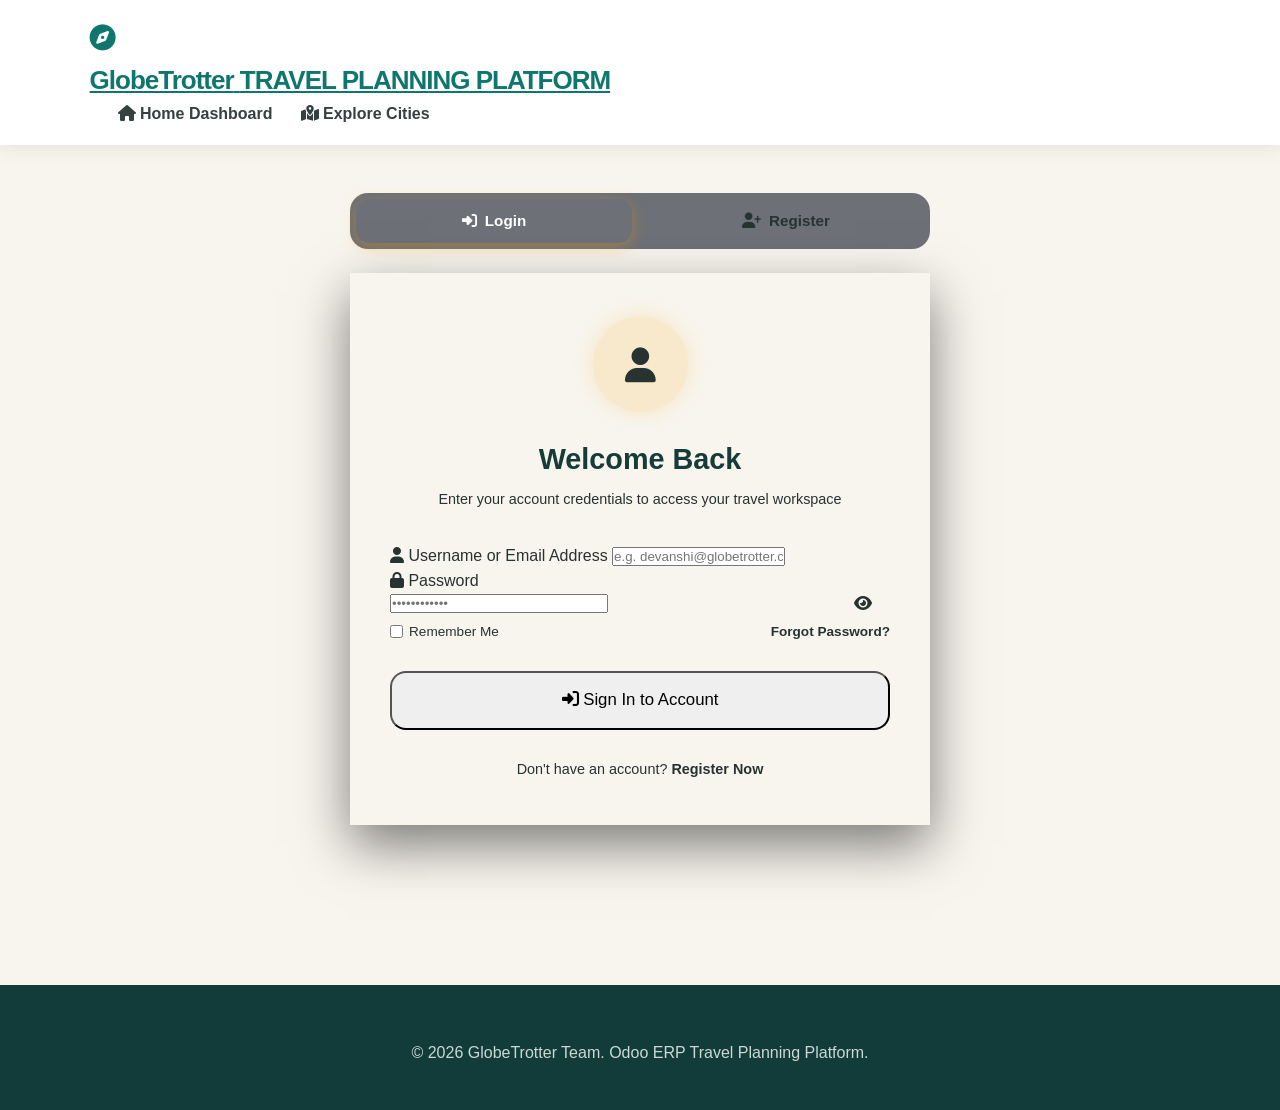
==== index.html @ be962b14 "feat(nav): add Calendar view navigation link to main header menu" ====
<!DOCTYPE html>
<html lang="en">
<head>
    <meta charset="UTF-8">
    <meta name="viewport" content="width=device-width, initial-scale=1.0">
    <meta name="description" content="GlobalTrotter India - Smart Travel & Trip Management Workspace built for exploring India. Plan itineraries, track group expenses, and manage budgets efficiently.">
    <title>GlobalTrotter India | Smart Travel & Trip Management Workspace</title>
    
    <!-- Google Fonts -->
    <link rel="preconnect" href="https://fonts.googleapis.com">
    <link rel="preconnect" href="https://fonts.gstatic.com" crossorigin>
    <link href="https://fonts.googleapis.com/css2?family=Outfit:wght@300;400;500;600;700;800;900&family=Plus+Jakarta+Sans:wght@300;400;500;600;700;800&display=swap" rel="stylesheet">
    
    <!-- Auth Entry Guard Script -->
    <script>
        (function() {
            try {
                const storedUser = localStorage.getItem("gt_user");
                if (!storedUser) {
                    window.location.href = "login.html";
                } else {
                    const parsed = JSON.parse(storedUser);
                    if (!parsed || !parsed.isLoggedIn) {
                        window.location.href = "login.html";
                    }
                }
            } catch(e) {
                window.location.href = "login.html";
            }
        })();
    </script>
    
    <!-- FontAwesome Icons & Stylesheet -->
    <link rel="stylesheet" href="https://cdnjs.cloudflare.com/ajax/libs/font-awesome/6.4.0/css/all.min.css">
    <link rel="stylesheet" href="style.css">
</head>

<body>

    <!-- Ambient Glowing Orbs -->
    <div class="ambient-glow-1"></div>
    <div class="ambient-glow-2"></div>
    <div class="ambient-glow-3"></div>

    <!-- Navigation Header -->
    <header>
        <div class="header-container">
            <a href="#" class="logo">
                <div class="logo-icon">
                    <i class="fa-solid fa-compass fa-spin-pulse" style="--fa-animation-duration: 12s;"></i>
                </div>
                <div class="logo-text">
                    <span class="brand-title">GlobalTrotter</span>
                    <span class="brand-subtitle">INDIA MANAGEMENT HUB</span>
                </div>
            </a>

            <nav class="nav-menu">
                <a href="#home" class="nav-link active"><i class="fa-solid fa-house"></i> Explore</a>
                <a href="#destinations" class="nav-link"><i class="fa-solid fa-map-location-dot"></i> Circuits</a>
                <a href="#planner" class="nav-link"><i class="fa-solid fa-sliders"></i> Plan Trip</a>
                <a href="itinerary_builder.html" class="nav-link"><i class="fa-solid fa-calendar-week"></i> Build Itinerary</a>
                <a href="calendar.html" class="nav-link"><i class="fa-solid fa-calendar-days"></i> Calendar</a>
                <a href="#budget" class="nav-link"><i class="fa-solid fa-wallet"></i> Group & Budget</a>
            </nav>

            <div class="header-actions">
                <a href="login.html" class="btn-auth-link" id="userAuthLink">
                    <i class="fa-solid fa-circle-user"></i> Login / Register
                </a>
                <a href="#planner" class="btn-primary glow-button">
                    <i class="fa-solid fa-sparkles"></i> Create Trip
                </a>
            </div>
        </div>
    </header>

    <!-- Hero Section: Destination Portal Vibe -->
    <section class="hero" id="home">
        <div class="hero-content">
            <div class="india-badge">
                <span class="pulse-dot"></span>
                <span>🇮🇳 INCREDIBLE INDIA • SMART ERP WORKSPACE</span>
            </div>
            
            <h1>Plan. Manage. Experience.<br><span>Explore India’s Wonders</span></h1>
            
            <p class="hero-lead">Transforming fragmented trip planning into an integrated workspace—from Rajasthan's royal palaces & Kerala's backwaters to Goa's sunlit coast & Leh's mountain passes.</p>
            
            <!-- Quick Category Filter Chips -->
            <div class="filter-chips">
                <button class="chip active" onclick="filterCategory('all', this)">
                    <i class="fa-solid fa-border-all"></i> All Circuits
                </button>
                <button class="chip" onclick="filterCategory('heritage', this)">
                    <i class="fa-solid fa-fort-awesome"></i> Royal Forts
                </button>
                <button class="chip" onclick="filterCategory('nature', this)">
                    <i class="fa-solid fa-water"></i> Backwaters & Beaches
                </button>
                <button class="chip" onclick="filterCategory('adventure', this)">
                    <i class="fa-solid fa-mountain"></i> Himalayan Treks
                </button>
                <button class="chip" onclick="filterCategory('spiritual', this)">
                    <i class="fa-solid fa-om"></i> Culture & Spiritual
                </button>
            </div>
        </div>
    </section>

    <!-- Featured Indian Destinations Grid -->
    <section class="destinations-section" id="destinations">
        <div class="section-header">
            <div>
                <span class="section-tag">CURATED TEMPLATES</span>
                <h2>Popular Indian Travel Circuits</h2>
                <p>Click any circuit card to instantly load pre-configured itineraries & budget limits into your workspace.</p>
            </div>
        </div>

        <div class="destinations-grid">
            <!-- Destination Card 1 -->
            <div class="dest-card heritage-theme" data-category="heritage" onclick="quickSelectDest('Jaipur, Rajasthan', 5, 50000, 'Heritage & Royalty')">
                <div class="dest-image-badge">✨ Royal Heritage</div>
                <div class="dest-content">
                    <div class="dest-title-row">
                        <h3>Jaipur & Amber Fort</h3>
                        <span class="rating-badge"><i class="fa-solid fa-star"></i> 4.9</span>
                    </div>
                    <p class="dest-desc"><i class="fa-solid fa-location-dot"></i> Hawa Mahal, Amber Fort & City Palace</p>
                    <div class="dest-meta">
                        <span><i class="fa-solid fa-clock"></i> 5 Days</span>
                        <span class="price-tag">₹50,000</span>
                    </div>
                </div>
            </div>

            <!-- Destination Card 2 -->
            <div class="dest-card nature-theme" data-category="nature" onclick="quickSelectDest('Kerala Backwaters', 6, 60000, 'Nature & Relaxation')">
                <div class="dest-image-badge">🌿 Tranquil Nature</div>
                <div class="dest-content">
                    <div class="dest-title-row">
                        <h3>Alleppey & Munnar</h3>
                        <span class="rating-badge"><i class="fa-solid fa-star"></i> 4.8</span>
                    </div>
                    <p class="dest-desc"><i class="fa-solid fa-water"></i> Houseboat Cruise, Tea Gardens & Spices</p>
                    <div class="dest-meta">
                        <span><i class="fa-solid fa-clock"></i> 6 Days</span>
                        <span class="price-tag">₹60,000</span>
                    </div>
                </div>
            </div>

            <!-- Destination Card 3 -->
            <div class="dest-card beach-theme" data-category="nature" onclick="quickSelectDest('North Goa Circuit', 4, 35000, 'Beaches & Nightlife')">
                <div class="dest-image-badge">🏖️ Sun & Beaches</div>
                <div class="dest-content">
                    <div class="dest-title-row">
                        <h3>Goa Beach Circuit</h3>
                        <span class="rating-badge"><i class="fa-solid fa-star"></i> 4.7</span>
                    </div>
                    <p class="dest-desc"><i class="fa-solid fa-umbrella-beach"></i> Baga Beach, Water Sports & Fort Aguada</p>
                    <div class="dest-meta">
                        <span><i class="fa-solid fa-clock"></i> 4 Days</span>
                        <span class="price-tag">₹35,000</span>
                    </div>
                </div>
            </div>

            <!-- Destination Card 4 -->
            <div class="dest-card mountain-theme" data-category="adventure" onclick="quickSelectDest('Leh-Ladakh', 7, 80000, 'Himalayan Adventure')">
                <div class="dest-image-badge">🏔️ High Altitude</div>
                <div class="dest-content">
                    <div class="dest-title-row">
                        <h3>Leh & Pangong Lake</h3>
                        <span class="rating-badge"><i class="fa-solid fa-star"></i> 4.9</span>
                    </div>
                    <p class="dest-desc"><i class="fa-solid fa-mountain"></i> Khardung La, Nubra Valley & Monasteries</p>
                    <div class="dest-meta">
                        <span><i class="fa-solid fa-clock"></i> 7 Days</span>
                        <span class="price-tag">₹80,000</span>
                    </div>
                </div>
            </div>
        </div>
    </section>

    <!-- Trip Planner & Management Form -->
    <section class="planner-section" id="planner">
        <div class="planner-card glass-panel">
            <div class="planner-header">
                <div class="icon-bubble"><i class="fa-solid fa-sliders"></i></div>
                <div>
                    <h2>Smart Trip Planner Workspace</h2>
                    <p>Customize your trip parameters to auto-generate day-by-day activity schedules and group budget limits.</p>
                </div>
            </div>

            <div class="form-grid">
                <div class="input-group">
                    <label><i class="fa-solid fa-map-pin"></i> Destination</label>
                    <input type="text" id="destination" placeholder="e.g. Jaipur, Goa, Kerala, Varanasi" value="Jaipur, Rajasthan">
                </div>

                <div class="input-group">
                    <label><i class="fa-solid fa-calendar-day"></i> Duration (Days)</label>
                    <input type="number" id="days" min="1" max="30" placeholder="e.g. 5" value="5">
                </div>

                <div class="input-group">
                    <label><i class="fa-solid fa-indian-rupee-sign"></i> Total Budget (₹)</label>
                    <input type="number" id="budget" min="1000" placeholder="e.g. 50000" value="50000">
                </div>

                <div class="input-group">
                    <label><i class="fa-solid fa-users"></i> Travelers Count</label>
                    <input type="number" id="travelers" min="1" max="20" placeholder="e.g. 3" value="3">
                </div>

                <div class="input-group full-width">
                    <label><i class="fa-solid fa-compass"></i> Travel Style & Preferences</label>
                    <select id="interest">
                        <option value="Heritage & Royalty" selected>👑 Heritage & Forts (Rajasthan Circuit)</option>
                        <option value="Nature & Relaxation">🌿 Nature & Backwaters (Kerala Circuit)</option>
                        <option value="Beaches & Nightlife">🏖️ Beaches & Coastal (Goa Circuit)</option>
                        <option value="Himalayan Adventure">🏔️ Himalayan Adventure (Ladakh Circuit)</option>
                        <option value="Spiritual & Culinary">🛕 Spiritual & Street Food (Varanasi/Amritsar)</option>
                    </select>
                </div>
            </div>

            <button class="generate-btn glow-button" onclick="generateTrip()">
                <i class="fa-solid fa-wand-magic-sparkles"></i> Generate & Update Workspace
            </button>
        </div>
    </section>

    <!-- Trip Overview Dashboard -->
    <section class="dashboard-section" id="dashboard">
        <div class="section-header text-center">
            <span class="section-tag">LIVE ANALYTICS</span>
            <h2>Active Trip Dashboard</h2>
            <p>Real-time telemetry and budget status metrics for your journey.</p>
        </div>

        <div class="metrics-grid">
            <div class="metric-card glass-panel">
                <div class="metric-icon purple-gradient"><i class="fa-solid fa-map-location-dot"></i></div>
                <div class="metric-details">
                    <span>Destination</span>
                    <strong id="showDestination">Jaipur, Rajasthan</strong>
                </div>
            </div>

            <div class="metric-card glass-panel">
                <div class="metric-icon blue-gradient"><i class="fa-solid fa-clock"></i></div>
                <div class="metric-details">
                    <span>Duration</span>
                    <strong id="showDays">5 Days</strong>
                </div>
            </div>

            <div class="metric-card glass-panel">
                <div class="metric-icon cyan-gradient"><i class="fa-solid fa-user-group"></i></div>
                <div class="metric-details">
                    <span>Group Members</span>
                    <strong id="showTravelers">3 Travelers</strong>
                </div>
            </div>

            <div class="metric-card glass-panel">
                <div class="metric-icon emerald-gradient"><i class="fa-solid fa-wallet"></i></div>
                <div class="metric-details">
                    <span>Total Budget</span>
                    <strong id="showBudget">₹50,000</strong>
                </div>
            </div>
        </div>
    </section>

    <!-- Day-wise Itinerary Manager -->
    <section class="itinerary-section" id="itinerary">
        <div class="section-header-flex">
            <div>
                <span class="section-tag">DAY-BY-DAY SCHEDULE</span>
                <h2>Itinerary Manager</h2>
                <p>Structured daily activities with categories, ratings, weather flags, and voting.</p>
            </div>
            
            <div class="optimizer-box">
                <a href="itinerary_builder.html" class="btn-primary glow-button" style="margin-right: 10px;">
                    <i class="fa-solid fa-layer-group"></i> Build Itinerary Sections
                </a>
                <button class="btn-optimizer" onclick="triggerWhatIfOptimize()">
                    <i class="fa-solid fa-bolt"></i> "What-If?" Trip Optimizer
                </button>
            </div>
        </div>

        <div class="day-container" id="dayContainer">
            <!-- Day 1 Card -->
            <div class="day-card glass-panel">
                <div class="day-header">
                    <span class="day-badge">Day 1</span>
                    <div>
                        <h3>Arrival & Fort Exploration</h3>
                        <span class="weather-badge"><i class="fa-solid fa-sun"></i> Sunny 28°C</span>
                    </div>
                </div>
                <ul class="activity-list">
                    <li>
                        <div class="act-time"><i class="fa-solid fa-clock"></i> 09:00 AM</div>
                        <div class="act-text"><strong>Hotel Check-in & Breakfast</strong> <span class="tag-pill tag-blue">Hospitality</span></div>
                    </li>
                    <li>
                        <div class="act-time"><i class="fa-solid fa-clock"></i> 11:30 AM</div>
                        <div class="act-text"><strong>Amber Fort Guided Tour</strong> <span class="tag-pill tag-purple">Heritage</span></div>
                    </li>
                    <li>
                        <div class="act-time"><i class="fa-solid fa-clock"></i> 01:30 PM</div>
                        <div class="act-text"><strong>Traditional Rajasthani Thali Lunch</strong> <span class="tag-pill tag-amber">Culinary</span></div>
                    </li>
                    <li>
                        <div class="act-time"><i class="fa-solid fa-clock"></i> 04:30 PM</div>
                        <div class="act-text"><strong>Jal Mahal Sunset Photography</strong> <span class="tag-pill tag-cyan">Sightseeing</span></div>
                    </li>
                </ul>
            </div>

            <!-- Day 2 Card -->
            <div class="day-card glass-panel">
                <div class="day-header">
                    <span class="day-badge">Day 2</span>
                    <div>
                        <h3>Palaces & Old City Bazaar</h3>
                        <span class="weather-badge"><i class="fa-solid fa-cloud-sun"></i> Pleasant 26°C</span>
                    </div>
                </div>
                <ul class="activity-list">
                    <li>
                        <div class="act-time"><i class="fa-solid fa-clock"></i> 09:30 AM</div>
                        <div class="act-text"><strong>City Palace & Jantar Mantar</strong> <span class="tag-pill tag-purple">Heritage</span></div>
                    </li>
                    <li>
                        <div class="act-time"><i class="fa-solid fa-clock"></i> 12:00 PM</div>
                        <div class="act-text"><strong>Hawa Mahal Photography</strong> <span class="tag-pill tag-cyan">Sightseeing</span></div>
                    </li>
                    <li>
                        <div class="act-time"><i class="fa-solid fa-clock"></i> 04:00 PM</div>
                        <div class="act-text"><strong>Johari Bazaar Local Handicrafts</strong> <span class="tag-pill tag-pink">Shopping</span></div>
                    </li>
                    <li>
                        <div class="act-time"><i class="fa-solid fa-clock"></i> 08:00 PM</div>
                        <div class="act-text"><strong>Chokhi Dhani Cultural Folk Night</strong> <span class="tag-pill tag-amber">Culture</span></div>
                    </li>
                </ul>
            </div>

            <!-- Day 3 Card -->
            <div class="day-card glass-panel">
                <div class="day-header">
                    <span class="day-badge">Day 3</span>
                    <div>
                        <h3>Nahargarh Fort & Local Flavors</h3>
                        <span class="weather-badge"><i class="fa-solid fa-sun"></i> Clear Sky 29°C</span>
                    </div>
                </div>
                <ul class="activity-list">
                    <li>
                        <div class="act-time"><i class="fa-solid fa-clock"></i> 10:00 AM</div>
                        <div class="act-text"><strong>Nahargarh Fort Viewpoint</strong> <span class="tag-pill tag-purple">Sightseeing</span></div>
                    </li>
                    <li>
                        <div class="act-time"><i class="fa-solid fa-clock"></i> 01:00 PM</div>
                        <div class="act-text"><strong>LMB Sweet Shop & Local Lassi</strong> <span class="tag-pill tag-amber">Culinary</span></div>
                    </li>
                    <li>
                        <div class="act-time"><i class="fa-solid fa-clock"></i> 05:00 PM</div>
                        <div class="act-text"><strong>Heritage Spa & Relaxation</strong> <span class="tag-pill tag-emerald">Wellness</span></div>
                    </li>
                    <li>
                        <div class="act-time"><i class="fa-solid fa-clock"></i> 08:30 PM</div>
                        <div class="act-text"><strong>Farewell Group Dinner</strong> <span class="tag-pill tag-pink">Dining</span></div>
                    </li>
                </ul>
            </div>
        </div>
    </section>

    <!-- Group Budget & Debt Equalizer -->
    <section class="budget-section" id="budget">
        <div class="section-header text-center">
            <span class="section-tag">FINANCIAL & GROUP ENGINE</span>
            <h2>Smart Budget & Group Equalizer</h2>
            <p>Track spent vs remaining budget and settle group balances using the minimum-cash-flow algorithm.</p>
        </div>

        <!-- Budget Progress Bar Widget -->
        <div class="budget-progress-container glass-panel">
            <div class="progress-labels">
                <span>Budget Utilization</span>
                <span id="budgetPercentText">65% Spent</span>
            </div>
            <div class="progress-bar-bg">
                <div class="progress-bar-fill" id="progressBarFill" style="width: 65%;"></div>
            </div>
        </div>

        <div class="budget-cards-grid">
            <div class="budget-metric-card glass-panel">
                <div class="b-title">Total Allocated Budget</div>
                <div class="b-amount text-purple" id="totalBudget">₹50,000</div>
            </div>

            <div class="budget-metric-card glass-panel">
                <div class="b-title">Estimated Spent</div>
                <div class="b-amount text-amber" id="spentBudget">₹32,500</div>
            </div>

            <div class="budget-metric-card glass-panel">
                <div class="b-title">Remaining Balance</div>
                <div class="b-amount text-emerald" id="remainingBudget">₹17,500</div>
            </div>
        </div>

        <!-- Group Debt Settlement Section -->
        <div class="group-box glass-panel">
            <div class="group-header">
                <div>
                    <h3><i class="fa-solid fa-users-viewfinder text-amber"></i> Group Debt Equalizer ("Who Owes Whom")</h3>
                    <p class="subtitle">Real-time settlement balances calculated across group members.</p>
                </div>
            </div>

            <div class="members-grid">
                <div class="member-card">
                    <div class="member-avatar">👨‍💻</div>
                    <div class="member-details">
                        <strong>you</strong>
                        <p>Paid: ₹15,000</p>
                    </div>
                    <span class="status-badge badge-green">Settled</span>
                </div>

                <div class="member-card">
                    <div class="member-avatar">👩‍💻</div>
                    <div class="member-details">
                        <strong>Mishva</strong>
                        <p>Paid: ₹9,500</p>
                    </div>
                    <span class="status-badge badge-amber">Owes ₹2,500</span>
                </div>

                <div class="member-card">
                    <div class="member-avatar">👩‍💼</div>
                    <div class="member-details">
                        <strong>Devanshi</strong>
                        <p>Paid: ₹18,000</p>
                    </div>
                    <span class="status-badge badge-purple">Gets ₹3,000</span>
                </div>
            </div>

            <div class="debt-summary-alert">
                <div class="alert-icon"><i class="fa-solid fa-scale-balanced"></i></div>
                <div class="alert-text">
                    <strong>Debt Equalizer Result:</strong> Rahul pays Devanshi ➡️ <span class="highlight-debt">₹2,500</span> to equalize all trip expenses.
                </div>
            </div>
        </div>
    </section>

    <!-- Footer -->
    <footer>
        <div class="footer-container">
            <div class="footer-brand">
                <div class="logo">
                    <div class="logo-icon"><i class="fa-solid fa-compass"></i></div>
                    <span class="brand-title">GlobalTrotter India</span>
                </div>
                <p>Smart Travel & Trip Management Workspace • Built for Odoo ERP Ecosystem</p>
            </div>
            <p class="copyright">&copy; 2026 GlobalTrotter Team (Devanshi, Mishva, Prachi Kanwar, Prachi Das). Released under LGPL-3 License.</p>
        </div>
    </footer>

    <script src="script.js"></script>
</body>
</html>
---- style.css ----
/* =========================================
   GLOBALTROTTER
   Premium Travel Theme
   Teal + Sand + Gold
   ========================================= */

* {
    margin: 0;
    padding: 0;
    box-sizing: border-box;
    font-family: Arial, sans-serif;
}

html {
    scroll-behavior: smooth;
}

body {
    background: #f8f5ee;
    color: #263331;
    line-height: 1.6;
}

/* =========================================
   HEADER
   ========================================= */

header {
    background: rgba(255, 255, 255, 0.96);
    padding: 18px 7%;
    display: flex;
    justify-content: space-between;
    align-items: center;
    position: sticky;
    top: 0;
    z-index: 1000;

    box-shadow: 0 3px 20px rgba(0, 0, 0, 0.08);
    backdrop-filter: blur(12px);
}

.logo {
    font-size: 26px;
    font-weight: 800;
    color: #0f766e;
    letter-spacing: -1px;
}

nav {
    display: flex;
    align-items: center;
}

nav a {
    text-decoration: none;
    color: #34413f;
    margin-left: 28px;
    font-weight: 600;
    transition: 0.3s ease;
}

nav a:hover {
    color: #b58a28;
}

/* =========================================
   HERO
   ========================================= */

.hero {
    min-height: 620px;

    display: flex;
    justify-content: center;
    align-items: center;

    text-align: center;

    padding: 60px 20px;

    position: relative;
    overflow: hidden;

    background:
        linear-gradient(
            rgba(7, 58, 54, 0.78),
            rgba(15, 118, 110, 0.62)
        ),
        linear-gradient(
            135deg,
            #0f766e,
            #164e4a
        );

    color: white;
}

.hero > div {
    max-width: 850px;
    position: relative;
    z-index: 2;
}

.hero h1 {
    font-size: clamp(42px, 7vw, 72px);
    color: white;

    margin-bottom: 20px;

    font-weight: 800;
    letter-spacing: -2px;
}

.hero p {
    font-size: 20px;

    max-width: 700px;

    margin: 0 auto 35px;

    line-height: 1.7;

    color: rgba(255, 255, 255, 0.93);
}

.hero-btn {
    display: inline-block;

    padding: 15px 34px;

    background: #d4a72c;
    color: white;

    text-decoration: none;

    border-radius: 50px;

    font-weight: bold;

    transition: 0.3s ease;

    box-shadow: 0 8px 25px rgba(0, 0, 0, 0.20);
}

.hero-btn:hover {
    background: #b8891f;

    transform: translateY(-4px);

    box-shadow: 0 12px 30px rgba(0, 0, 0, 0.25);
}

/* =========================================
   COMMON SECTIONS
   ========================================= */

.planner,
.dashboard,
.itinerary,
.budget-section,
.group-section {
    max-width: 1100px;

    margin: 70px auto;

    padding: 40px 30px;
}

h2 {
    font-size: 34px;

    margin-bottom: 10px;

    color: #173b38;

    font-weight: 800;
}

.subtitle {
    color: #7b8582;

    margin-bottom: 30px;

    font-size: 16px;
}

/* =========================================
   PLANNER
   ========================================= */

.planner {
    background: #ffffff;

    border-radius: 24px;

    box-shadow:
        0 10px 40px rgba(15, 76, 70, 0.08);
}

.form-grid {
    display: grid;

    grid-template-columns: 1fr 1fr;

    gap: 22px;

    margin-top: 30px;
}

.input-box label {
    display: block;

    margin-bottom: 9px;

    font-weight: bold;

    color: #35413f;
}

.input-box input,
.input-box select {
    width: 100%;

    padding: 15px;

    border: 1px solid #ddd8ca;

    border-radius: 12px;

    background: #fcfbf7;

    outline: none;

    transition: 0.3s ease;

    font-size: 15px;
}

.input-box input:focus,
.input-box select:focus {
    border-color: #0f766e;

    background: white;

    box-shadow:
        0 0 0 4px rgba(15, 118, 110, 0.10);
}

.full {
    grid-column: 1 / 3;
}

/* =========================================
   GENERATE BUTTON
   ========================================= */

.generate-btn {
    width: 100%;

    margin-top: 28px;

    padding: 16px;

    border: none;

    border-radius: 12px;

    background:
        linear-gradient(
            135deg,
            #0f766e,
            #d4a72c
        );

    color: white;

    font-size: 17px;

    font-weight: bold;

    cursor: pointer;

    transition: 0.3s ease;
}

.generate-btn:hover {
    transform: translateY(-3px);

    box-shadow:
        0 10px 25px rgba(15, 118, 110, 0.25);
}

/* =========================================
   DASHBOARD
   ========================================= */

.summary,
.budget-grid {
    display: grid;

    grid-template-columns: repeat(4, 1fr);

    gap: 20px;

    margin-top: 30px;
}

.summary-card,
.budget-card,
.day-card,
.member {
    background: white;

    padding: 25px;

    border-radius: 18px;

    border: 1px solid #eee9dc;

    box-shadow:
        0 7px 25px rgba(30, 60, 55, 0.07);

    transition: 0.3s ease;
}

.summary-card:hover,
.budget-card:hover,
.day-card:hover,
.member:hover {
    transform: translateY(-6px);

    border-color: #d4a72c;

    box-shadow:
        0 14px 30px rgba(30, 60, 55, 0.12);
}

.summary-card span {
    display: block;

    color: #7b8582;

    margin-bottom: 10px;

    font-size: 14px;
}

.summary-card strong {
    font-size: 22px;

    color: #0f766e;
}

/* =========================================
   ITINERARY
   ========================================= */

.itinerary {
    max-width: 100%;

    padding-left:
        max(30px, calc((100% - 1100px) / 2));

    padding-right:
        max(30px, calc((100% - 1100px) / 2));

    background: #f0e9da;
}

.day-container {
    display: grid;

    grid-template-columns: repeat(3, 1fr);

    gap: 22px;

    margin-top: 30px;
}

.day-card {
    border-top: 4px solid #d4a72c;
}

.day-card h3 {
    margin-bottom: 15px;

    color: #173b38;

    font-size: 20px;
}

.day-card p {
    margin: 10px 0;

    color: #68736f;
}

/* =========================================
   DYNAMIC ITINERARY
   ========================================= */

.day-header {
    margin-bottom: 18px;
}

.day-badge {
    display: inline-block;

    background: #e1f1ef;

    color: #0f766e;

    padding: 6px 13px;

    border-radius: 30px;

    font-size: 13px;

    font-weight: bold;

    margin-bottom: 12px;
}

.activity-list {
    list-style: none;

    padding: 0;
}

.activity-list li {
    margin: 12px 0;

    color: #56625e;

    font-size: 14px;
}

.icon-amber {
    color: #d4a72c;

    margin-right: 7px;
}

/* =========================================
   BUDGET
   ========================================= */

.budget-section {
    background: white;

    border-radius: 24px;

    box-shadow:
        0 10px 35px rgba(15, 76, 70, 0.07);
}

.budget-grid {
    grid-template-columns: repeat(3, 1fr);
}

.budget-card h3 {
    color: #707b78;

    margin-bottom: 10px;

    font-size: 15px;
}

.budget-card p {
    font-size: 28px;

    font-weight: 800;

    color: #0f766e;
}

/* =========================================
   GROUP TRIP
   ========================================= */

.members {
    display: grid;

    grid-template-columns: repeat(3, 1fr);

    gap: 22px;
}

.member {
    display: flex;

    gap: 15px;

    align-items: center;
}

.member span {
    font-size: 35px;
}

.member p {
    color: #777;

    margin-top: 5px;
}

/* =========================================
   FOOTER
   ========================================= */

footer {
    text-align: center;

    background: #123c39;

    color: white;

    padding: 45px 20px;

    margin-top: 80px;
}

footer h3 {
    font-size: 25px;

    color: #ffffff;
}

footer p {
    margin-top: 10px;

    color: #cbd8d5;
}

/* =========================================
   ANIMATION
   ========================================= */

@keyframes fadeUp {

    from {
        opacity: 0;
        transform: translateY(20px);
    }

    to {
        opacity: 1;
        transform: translateY(0);
    }
}

.hero > div,
.planner,
.dashboard,
.itinerary,
.budget-section,
.group-section {
    animation: fadeUp 0.8s ease;
}

/* =========================================
   MOBILE
   ========================================= */

@media (max-width: 800px) {

    header {
        flex-direction: column;

        gap: 15px;

        padding: 16px 20px;
    }

    nav {
        flex-wrap: wrap;

        justify-content: center;
    }

    nav a {
        margin: 5px 10px;
    }

    .hero {
        min-height: 520px;
    }

    .hero h1 {
        font-size: 42px;
    }

    .hero p {
        font-size: 17px;
    }

    .form-grid,
    .summary,
    .day-container,
    .budget-grid,
    .members {
        grid-template-columns: 1fr;
    }

    .full {
        grid-column: auto;
    }

    .planner,
    .dashboard,
    .itinerary,
    .budget-section,
    .group-section {
        margin: 40px auto;

        padding: 30px 20px;
    }

    .itinerary {
        padding-left: 20px;

        padding-right: 20px;
    }
}

@media (max-width: 500px) {

    .hero h1 {
        font-size: 34px;
    }

    h2 {
        font-size: 28px;
    }

    .hero-btn {
        padding: 13px 25px;
    }
}

/* ==========================================================================
   Authentication Screens (Screen 1 Login & Screen 2 Registration)
   ========================================================================== */

.btn-auth-link {
    color: var(--text-secondary);
    text-decoration: none;
    font-weight: 700;
    font-size: 0.9rem;
    padding: 0.65rem 1.25rem;
    border-radius: 12px;
    background: rgba(255, 255, 255, 0.06);
    border: 1px solid var(--border-card);
    transition: all 0.3s ease;
    display: inline-flex;
    align-items: center;
    gap: 8px;
}

.btn-auth-link:hover {
    color: var(--accent-gold);
    border-color: var(--accent-gold);
    background: rgba(245, 158, 11, 0.12);
}

.auth-body {
    min-height: 100vh;
    display: flex;
    flex-direction: column;
}

.auth-container {
    max-width: 580px;
    margin: 3rem auto 5rem;
    width: 90%;
    flex: 1;
}

.auth-tabs {
    display: flex;
    gap: 1rem;
    margin-bottom: 1.5rem;
    background: rgba(18, 24, 40, 0.6);
    padding: 6px;
    border-radius: 18px;
    border: 1px solid var(--border-card);
}

.auth-tab-btn {
    flex: 1;
    padding: 0.85rem;
    border-radius: 14px;
    border: none;
    background: transparent;
    color: var(--text-secondary);
    font-weight: 700;
    font-size: 0.95rem;
    cursor: pointer;
    transition: all 0.3s ease;
    display: flex;
    align-items: center;
    justify-content: center;
    gap: 8px;
}

.auth-tab-btn.active {
    background: var(--gradient-hero);
    color: #fff;
    box-shadow: 0 4px 15px rgba(245, 158, 11, 0.35);
}

.auth-card {
    padding: 2.75rem 2.5rem;
    box-shadow: 0 20px 50px rgba(0, 0, 0, 0.5);
    transition: all 0.4s ease;
}

.auth-card.hidden {
    display: none;
}

.photo-avatar-wrapper {
    display: flex;
    flex-direction: column;
    align-items: center;
    margin-bottom: 1.5rem;
}

.photo-avatar {
    width: 95px;
    height: 95px;
    border-radius: 50%;
    background: rgba(245, 158, 11, 0.15);
    border: 2px dashed var(--accent-gold);
    display: flex;
    align-items: center;
    justify-content: center;
    font-size: 2.2rem;
    color: var(--accent-gold);
    cursor: pointer;
    transition: all 0.3s ease;
    box-shadow: 0 0 20px rgba(245, 158, 11, 0.2);
}

.photo-avatar:hover {
    transform: scale(1.05);
    border-style: solid;
    background: rgba(245, 158, 11, 0.25);
}

.photo-label {
    font-size: 0.8rem;
    color: var(--text-secondary);
    font-weight: 700;
    margin-top: 6px;
}

.auth-header {
    text-align: center;
    margin-bottom: 2rem;
}

.auth-header h2 {
    font-size: 1.8rem;
    font-weight: 800;
    margin-bottom: 0.35rem;
}

.screen-tag {
    font-size: 0.85rem;
    color: var(--accent-gold);
    font-weight: 700;
}

.auth-header p {
    color: var(--text-secondary);
    font-size: 0.9rem;
}

.form-row-2 {
    display: grid;
    grid-template-columns: 1fr 1fr;
    gap: 1.25rem;
    margin-bottom: 1rem;
}

.auth-meta-row {
    display: flex;
    justify-content: space-between;
    align-items: center;
    margin-top: 0.5rem;
    margin-bottom: 1.75rem;
    font-size: 0.85rem;
}

.remember-me {
    color: var(--text-secondary);
    cursor: pointer;
    display: flex;
    align-items: center;
    gap: 6px;
}

.forgot-pass-link {
    color: var(--accent-gold);
    text-decoration: none;
    font-weight: 600;
}

.auth-btn {
    width: 100%;
    padding: 1.1rem;
    border-radius: 16px;
    font-size: 1.05rem;
    justify-content: center;
}

.auth-footer-text {
    text-align: center;
    margin-top: 1.75rem;
    font-size: 0.9rem;
    color: var(--text-secondary);
}

.auth-footer-text a {
    color: var(--accent-gold);
    font-weight: 700;
    text-decoration: none;
}

@media (max-width: 600px) {
    .form-row-2 { grid-template-columns: 1fr; }
    .auth-card { padding: 2rem 1.5rem; }
}

/* Modal Overlay Styling */
.modal-overlay {
    position: fixed;
    top: 0;
    left: 0;
    right: 0;
    bottom: 0;
    background: rgba(7, 9, 19, 0.85);
    backdrop-filter: blur(12px);
    z-index: 2000;
    display: flex;
    align-items: center;
    justify-content: center;
    padding: 1.5rem;
}

.modal-overlay.hidden {
    display: none;
}

.modal-card {
    max-width: 480px;
    width: 100%;
    padding: 2.25rem;
    position: relative;
    box-shadow: 0 25px 60px rgba(0, 0, 0, 0.6);
    border: 1px solid var(--border-glow);
}

.modal-header {
    display: flex;
    justify-content: space-between;
    align-items: center;
    margin-bottom: 1rem;
}

.modal-header h3 {
    font-size: 1.4rem;
    font-weight: 800;
}

.text-gold {
    color: var(--accent-gold);
}

.modal-close {
    background: transparent;
    border: none;
    color: var(--text-secondary);
    font-size: 1.8rem;
    cursor: pointer;
    line-height: 1;
}

.modal-close:hover {
    color: #fff;
}

.modal-desc {
    color: var(--text-secondary);
    font-size: 0.9rem;
    margin-bottom: 1.5rem;
}

/* Password Strength Meter Styling */
.pass-strength-container {
    margin-top: 8px;
}

.pass-strength-bar {
    width: 100%;
    height: 6px;
    border-radius: 4px;
    background: rgba(255, 255, 255, 0.1);
    overflow: hidden;
    margin-bottom: 4px;
}

.pass-strength-fill {
    height: 100%;
    width: 0%;
    border-radius: 4px;
    transition: all 0.35s ease;
}

.pass-strength-text {
    font-size: 0.78rem;
    display: block;
    transition: color 0.3s ease;
}

/* Password Input Eye Toggle Wrapper */
.password-field-wrapper {
    position: relative;
    display: flex;
    align-items: center;
    width: 100%;
}

.password-field-wrapper input {
    padding-right: 2.8rem;
}

.toggle-pass-btn {
    position: absolute;
    right: 12px;
    background: transparent;
    border: none;
    color: var(--text-secondary);
    font-size: 1rem;
    cursor: pointer;
    padding: 6px;
    display: flex;
    align-items: center;
    justify-content: center;
    transition: color 0.25s ease;
}

.toggle-pass-btn:hover {
    color: var(--accent-gold);
}

/* ==========================================================================
   Build Itinerary Screen (Screen 5)
   ========================================================================== */

.itinerary-builder-container {
    max-width: 1050px;
    margin: 3rem auto 6rem;
    padding: 0 5%;
}

.builder-title-header {
    display: flex;
    justify-content: space-between;
    align-items: flex-end;
    margin-bottom: 2.5rem;
    flex-wrap: wrap;
    gap: 1.5rem;
}

.builder-title-header h2 {
    font-size: 2.2rem;
    font-weight: 800;
}

.builder-title-header p {
    color: var(--text-secondary);
}

.total-budget-badge {
    padding: 1rem 1.75rem;
    border: 1px solid var(--border-glow);
    display: flex;
    flex-direction: column;
    align-items: flex-end;
}

.total-budget-badge span {
    font-size: 0.8rem;
    color: var(--text-secondary);
}

.total-budget-badge strong {
    font-size: 1.6rem;
    color: var(--accent-gold);
}

.sections-list-wrapper {
    display: flex;
    flex-direction: column;
    gap: 2rem;
}

.itinerary-section-card {
    padding: 2.25rem;
    box-shadow: 0 15px 40px rgba(0, 0, 0, 0.4);
    transition: all 0.3s ease;
}

.itinerary-section-card:hover {
    border-color: rgba(245, 158, 11, 0.4);
}

.section-card-header {
    display: flex;
    justify-content: space-between;
    align-items: center;
    margin-bottom: 1.5rem;
    border-bottom: 1px solid var(--border-card);
    padding-bottom: 1rem;
}

.section-badge-title {
    display: flex;
    align-items: center;
    gap: 14px;
}

.sec-num-badge {
    padding: 0.4rem 1rem;
    border-radius: 20px;
    background: rgba(245, 158, 11, 0.18);
    border: 1px solid rgba(245, 158, 11, 0.3);
    color: var(--accent-gold);
    font-weight: 800;
    font-size: 0.9rem;
}

.section-category-select {
    padding: 0.5rem 1rem;
    border-radius: 12px;
    background: rgba(7, 9, 19, 0.7);
    border: 1px solid var(--border-card);
    color: var(--text-primary);
    font-size: 0.9rem;
    font-family: inherit;
}

.btn-delete-section {
    background: rgba(239, 68, 68, 0.15);
    border: 1px solid rgba(239, 68, 68, 0.3);
    color: #fca5a5;
    width: 38px;
    height: 38px;
    border-radius: 12px;
    cursor: pointer;
    transition: all 0.3s ease;
}

.btn-delete-section:hover {
    background: rgba(239, 68, 68, 0.3);
    color: #fff;
}

.section-meta-grid {
    display: grid;
    grid-template-columns: 1fr 1fr;
    gap: 1.5rem;
    margin-top: 1.25rem;
}

.date-range-box {
    display: flex;
    align-items: center;
    gap: 10px;
}

.date-range-box input {
    flex: 1;
}

.add-section-wrapper {
    display: flex;
    justify-content: space-between;
    align-items: center;
    margin-top: 2.5rem;
    gap: 1.5rem;
    flex-wrap: wrap;
}

.btn-add-section {
    padding: 1rem 2rem;
    font-size: 1.05rem;
    border-radius: 16px;
}

.btn-save-itinerary {
    padding: 1rem 2rem;
    border-radius: 16px;
    background: rgba(16, 185, 129, 0.2);
    border: 1px solid rgba(16, 185, 129, 0.4);
    color: #6ee7b7;
    font-weight: 700;
    font-size: 1.05rem;
    cursor: pointer;
    transition: all 0.3s ease;
    display: inline-flex;
    align-items: center;
    gap: 10px;
}

.btn-save-itinerary:hover {
    background: rgba(16, 185, 129, 0.35);
    box-shadow: 0 4px 20px rgba(16, 185, 129, 0.35);
    color: #fff;
}

@media (max-width: 768px) {
    .section-meta-grid { grid-template-columns: 1fr; }
    .builder-title-header { flex-direction: column; align-items: flex-start; }
}
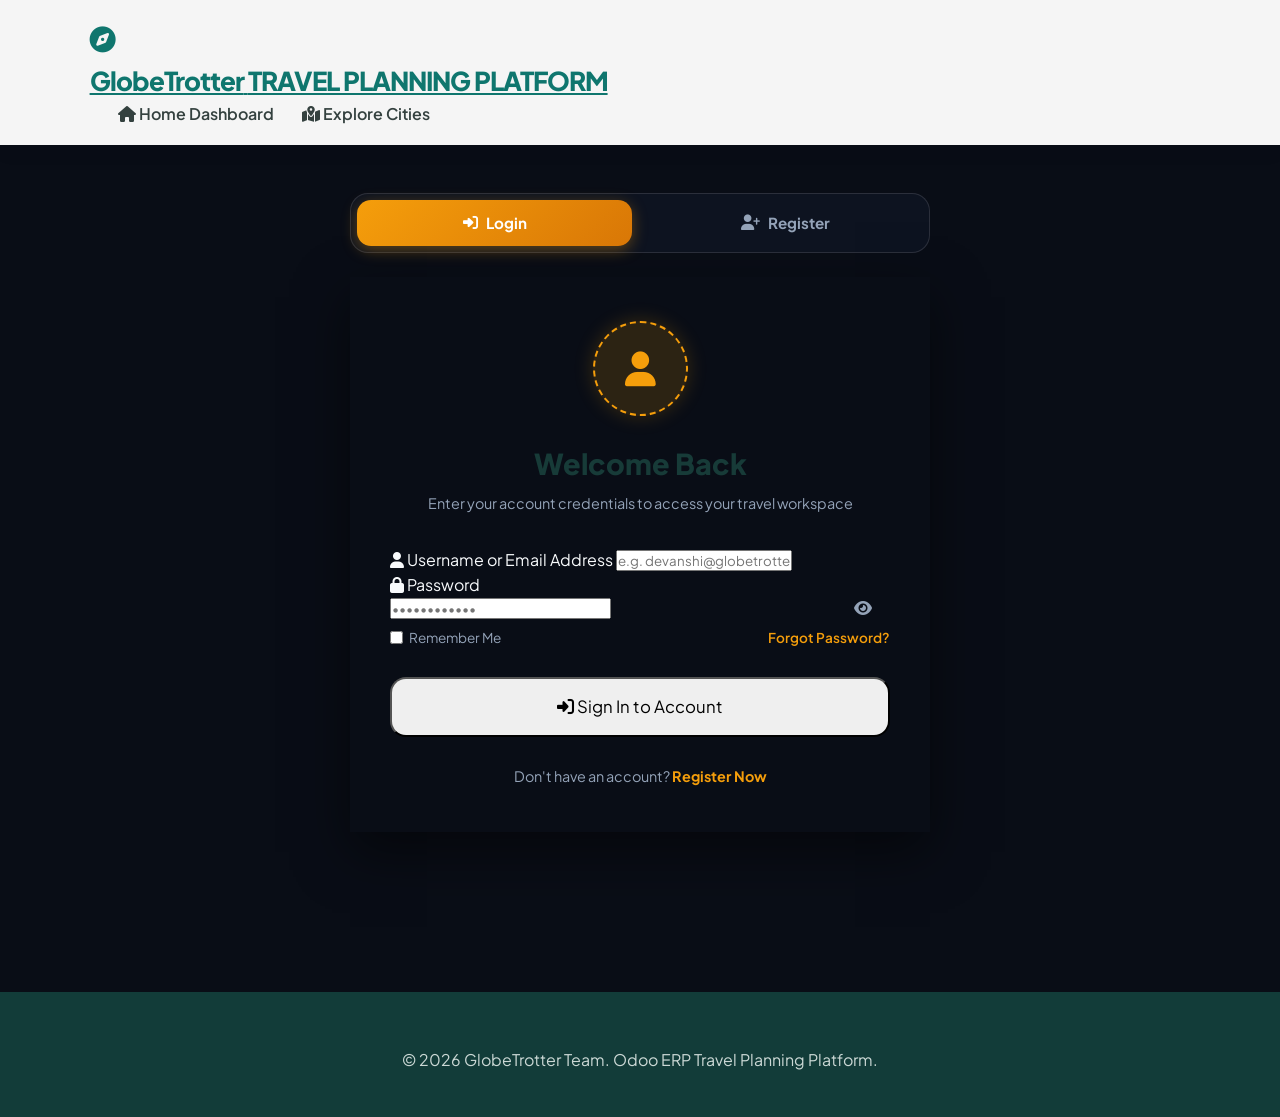
==== commit 48daf6e9: "Update index.html" ====
--- a/index.html
+++ b/index.html
@@ -58,9 +58,13 @@
             <nav class="nav-menu">
                 <a href="#home" class="nav-link active"><i class="fa-solid fa-house"></i> Explore</a>
                 <a href="#destinations" class="nav-link"><i class="fa-solid fa-map-location-dot"></i> Circuits</a>
-                <a href="#planner" class="nav-link"><i class="fa-solid fa-sliders"></i> Plan Trip</a>
+                <a href="screen3.html" class="nav-link"><i class="fa-solid fa-plus-circle"></i> Create Trip</a>
+                <a href="trip_list.html" class="nav-link"><i class="fa-solid fa-list-check"></i> My Trips</a>
+                <a href="screen7.html" class="nav-link"><i class="fa-solid fa-user"></i> Profile</a>
                 <a href="itinerary_builder.html" class="nav-link"><i class="fa-solid fa-calendar-week"></i> Build Itinerary</a>
+                <a href="itinerary_view.html" class="nav-link"><i class="fa-solid fa-timeline"></i> Itinerary View</a>
                 <a href="calendar.html" class="nav-link"><i class="fa-solid fa-calendar-days"></i> Calendar</a>
+                <a href="AdminPanel.html" class="nav-link"><i class="fa-solid fa-chart-line"></i> Admin Panel</a>
                 <a href="#budget" class="nav-link"><i class="fa-solid fa-wallet"></i> Group & Budget</a>
             </nav>
 
@@ -288,8 +292,11 @@
             </div>
             
             <div class="optimizer-box">
+                <a href="itinerary_view.html" class="btn-primary glow-button" style="margin-right: 10px;">
+                    <i class="fa-solid fa-timeline"></i> Activity & Expense View (Screen 9)
+                </a>
                 <a href="itinerary_builder.html" class="btn-primary glow-button" style="margin-right: 10px;">
-                    <i class="fa-solid fa-layer-group"></i> Build Itinerary Sections
+                    <i class="fa-solid fa-layer-group"></i> Build Sections (Screen 5)
                 </a>
                 <button class="btn-optimizer" onclick="triggerWhatIfOptimize()">
                     <i class="fa-solid fa-bolt"></i> "What-If?" Trip Optimizer
--- a/style.css
+++ b/style.css
@@ -1,14 +1,41 @@
-/* =========================================
-   GLOBALTROTTER
-   Premium Travel Theme
-   Teal + Sand + Gold
-   ========================================= */
+:root {
+    --bg-dark: #090d16;
+    --bg-card: rgba(15, 23, 42, 0.75);
+    --text-primary: #f8fafc;
+    --text-secondary: #94a3b8;
+    --accent-gold: #f59e0b;
+    --accent-emerald: #10b981;
+    --border-card: rgba(255, 255, 255, 0.12);
+    --border-glow: rgba(245, 158, 11, 0.35);
+    --gradient-hero: linear-gradient(135deg, #f59e0b, #d97706);
+    --shadow-glass: 0 20px 50px rgba(0, 0, 0, 0.5);
+    --radius-card: 20px;
+}
+
+/* Custom Polished Scrollbar */
+::-webkit-scrollbar {
+    width: 8px;
+    height: 8px;
+}
+
+::-webkit-scrollbar-track {
+    background: rgba(9, 13, 22, 0.9);
+}
+
+::-webkit-scrollbar-thumb {
+    background: rgba(245, 158, 11, 0.35);
+    border-radius: 4px;
+}
+
+::-webkit-scrollbar-thumb:hover {
+    background: var(--accent-gold);
+}
 
 * {
     margin: 0;
     padding: 0;
     box-sizing: border-box;
-    font-family: Arial, sans-serif;
+    font-family: 'Plus Jakarta Sans', -apple-system, BlinkMacSystemFont, 'Segoe UI', Roboto, sans-serif;
 }
 
 html {
@@ -16,8 +43,8 @@
 }
 
 body {
-    background: #f8f5ee;
-    color: #263331;
+    background: var(--bg-dark);
+    color: var(--text-primary);
     line-height: 1.6;
 }
 
@@ -1128,4 +1155,671 @@
 
 
 
-
+/* =========================================
+   SCREEN 3 - CORRECT LAYOUT
+========================================= */
+
+.main-landing-section {
+    max-width: 1100px;
+    margin: 50px auto;
+    padding: 30px;
+}
+
+/* Main wrapper */
+.landing-wrapper {
+    width: 100%;
+}
+
+/* Regional cards */
+.regional-grid {
+    display: grid;
+    grid-template-columns: repeat(5, 1fr);
+    gap: 18px;
+    margin-top: 20px;
+}
+
+.regional-card {
+    background: white;
+    border-radius: 15px;
+    overflow: hidden;
+    border: 1px solid #eee9dc;
+    box-shadow: 0 7px 25px rgba(30, 60, 55, 0.07);
+}
+
+.regional-card img {
+    width: 100%;
+    height: 150px !important;
+    object-fit: cover;
+    display: block;
+}
+
+.regional-card h4 {
+    margin: 12px 15px 5px;
+    color: #173b38;
+}
+
+.regional-card p {
+    margin: 0 15px 15px;
+    color: #68736f;
+    font-size: 13px;
+}
+
+/* Section heading */
+.landing-section-header {
+    margin-top: 40px;
+    margin-bottom: 20px;
+    border-bottom: 1px solid #d8d2c5;
+}
+
+.landing-section-header h3 {
+    padding-bottom: 10px;
+    color: #173b38;
+    font-size: 22px;
+}
+
+
+/* =========================================
+   PREVIOUS TRIPS - 3 CARDS
+========================================= */
+
+.previous-trips-grid {
+    display: grid !important;
+    grid-template-columns: repeat(3, 1fr) !important;
+    gap: 25px;
+    width: 100%;
+}
+
+/* Har trip ek vertical card hoga */
+.previous-trip-card {
+    display: block !important;
+    background: white;
+    border-radius: 16px;
+    overflow: hidden;
+    border: 1px solid #eee9dc;
+    box-shadow: 0 7px 25px rgba(30, 60, 55, 0.07);
+    min-height: 0 !important;
+}
+
+/* Photo card ke TOP me */
+.trip-photo {
+    width: 100% !important;
+    height: 230px !important;
+    object-fit: cover !important;
+    display: block !important;
+}
+
+/* Details photo ke neeche */
+.previous-trip-content {
+    padding: 18px;
+}
+
+.previous-trip-content h4 {
+    margin-bottom: 10px;
+    color: #173b38;
+    font-size: 18px;
+}
+
+.previous-trip-content p {
+    margin-bottom: 12px;
+    color: #68736f;
+}
+
+/* Completed badge */
+.completed-badge {
+    display: inline-block;
+    padding: 5px 12px;
+    border-radius: 20px;
+    background: #e1f1ef;
+    color: #0f766e;
+    font-size: 13px;
+    font-weight: bold;
+}
+
+
+/* Plan trip button */
+.plan-trip-footer {
+    display: flex;
+    justify-content: flex-end;
+    margin-top: 30px;
+}
+
+.plan-trip-btn {
+    background: #0f766e;
+    color: white;
+    text-decoration: none;
+    padding: 12px 22px;
+    border-radius: 10px;
+    font-weight: bold;
+}
+
+
+/* =========================================
+   MOBILE
+========================================= */
+
+@media (max-width: 900px) {
+
+    .regional-grid {
+        grid-template-columns: repeat(3, 1fr);
+    }
+
+    .previous-trips-grid {
+        grid-template-columns: repeat(2, 1fr) !important;
+    }
+
+}
+
+@media (max-width: 600px) {
+
+    .regional-grid {
+        grid-template-columns: repeat(2, 1fr);
+    }
+
+    .previous-trips-grid {
+        grid-template-columns: 1fr !important;
+    }
+
+}
+
+/* ==========================================================================
+   Itinerary View Screen with Budget Section (Screen 9)
+   ========================================================================== */
+
+.itinerary-view-container {
+    max-width: 1100px;
+    margin: 3rem auto 6rem;
+    padding: 0 5%;
+}
+
+.screen9-controls-bar {
+    padding: 1.25rem 2rem;
+    display: flex;
+    justify-content: space-between;
+    align-items: center;
+    gap: 1.5rem;
+    margin-bottom: 2.5rem;
+    flex-wrap: wrap;
+}
+
+.search-input-wrapper {
+    position: relative;
+    flex: 1;
+    min-width: 260px;
+}
+
+.search-icon {
+    position: absolute;
+    left: 16px;
+    top: 50%;
+    transform: translateY(-50%);
+    color: var(--text-secondary);
+}
+
+.search-bar-input {
+    width: 100%;
+    padding: 0.85rem 1rem 0.85rem 2.8rem;
+    border-radius: 14px;
+    background: rgba(7, 9, 19, 0.7);
+    border: 1px solid var(--border-card);
+    color: var(--text-primary);
+    font-size: 0.95rem;
+    font-family: inherit;
+    transition: all 0.3s ease;
+}
+
+.search-bar-input:focus {
+    outline: none;
+    border-color: var(--accent-gold);
+    box-shadow: 0 0 15px rgba(245, 158, 11, 0.25);
+}
+
+.controls-actions-group {
+    display: flex;
+    align-items: center;
+    gap: 0.75rem;
+}
+
+.control-btn, .control-btn-select {
+    padding: 0.75rem 1.2rem;
+    border-radius: 14px;
+    background: rgba(255, 255, 255, 0.06);
+    border: 1px solid var(--border-card);
+    color: var(--text-primary);
+    font-size: 0.9rem;
+    font-weight: 600;
+    cursor: pointer;
+    transition: all 0.3s ease;
+}
+
+.control-btn:hover, .control-btn-select:hover {
+    background: rgba(245, 158, 11, 0.15);
+    border-color: var(--accent-gold);
+    color: var(--accent-gold);
+}
+
+.screen9-header-title {
+    text-align: center;
+    margin-bottom: 2rem;
+}
+
+.screen9-header-title h2 {
+    font-size: 2.25rem;
+    font-weight: 800;
+    margin-bottom: 0.35rem;
+}
+
+.columns-header-row {
+    display: flex;
+    justify-content: space-between;
+    align-items: center;
+    padding: 1rem 2rem;
+    background: rgba(255, 255, 255, 0.04);
+    border-radius: 16px;
+    border: 1px solid var(--border-card);
+    margin-bottom: 2rem;
+}
+
+.col-header-title {
+    font-size: 1.1rem;
+    font-weight: 800;
+    font-family: 'Outfit', sans-serif;
+    letter-spacing: 0.5px;
+}
+
+.day-timeline-wrapper {
+    display: flex;
+    flex-direction: column;
+    gap: 2.5rem;
+}
+
+.day-block {
+    position: relative;
+}
+
+.day-label-pill {
+    display: inline-block;
+    padding: 0.5rem 1.35rem;
+    border-radius: 25px;
+    background: rgba(245, 158, 11, 0.2);
+    border: 1px solid rgba(245, 158, 11, 0.4);
+    color: var(--accent-gold);
+    font-weight: 800;
+    font-size: 0.95rem;
+    margin-bottom: 1.5rem;
+    box-shadow: 0 4px 15px rgba(245, 158, 11, 0.2);
+}
+
+.activity-flow-wrapper {
+    display: flex;
+    flex-direction: column;
+    align-items: center;
+    gap: 1.25rem;
+}
+
+.activity-row-card {
+    width: 100%;
+    padding: 1.5rem 2rem;
+    display: flex;
+    justify-content: space-between;
+    align-items: center;
+    gap: 1.5rem;
+    transition: all 0.3s ease;
+}
+
+.activity-row-card:hover {
+    border-color: rgba(245, 158, 11, 0.4);
+    transform: translateY(-3px);
+}
+
+.physical-activity-box {
+    display: flex;
+    align-items: center;
+    gap: 1.25rem;
+    flex: 1;
+}
+
+.act-icon-bubble {
+    width: 48px;
+    height: 48px;
+    border-radius: 14px;
+    display: flex;
+    align-items: center;
+    justify-content: center;
+    font-size: 1.25rem;
+    color: #fff;
+    flex-shrink: 0;
+}
+
+.purple-bg { background: linear-gradient(135deg, #8b5cf6, #6d28d9); }
+.blue-bg { background: linear-gradient(135deg, #3b82f6, #1d4ed8); }
+.amber-bg { background: linear-gradient(135deg, #f59e0b, #d97706); }
+.cyan-bg { background: linear-gradient(135deg, #06b6d4, #0e7490); }
+.pink-bg { background: linear-gradient(135deg, #ec4899, #be185d); }
+.emerald-bg { background: linear-gradient(135deg, #10b981, #047857); }
+
+.physical-activity-box h4 {
+    font-size: 1.05rem;
+    font-weight: 700;
+    margin-bottom: 0.2rem;
+}
+
+.physical-activity-box p {
+    font-size: 0.85rem;
+    color: var(--text-secondary);
+}
+
+.expense-box {
+    display: flex;
+    flex-direction: column;
+    align-items: flex-end;
+    flex-shrink: 0;
+}
+
+.expense-amount {
+    font-size: 1.3rem;
+    font-weight: 800;
+    color: var(--accent-gold);
+}
+
+.expense-tag {
+    font-size: 0.75rem;
+    color: var(--text-secondary);
+}
+
+.flow-arrow-down {
+    color: var(--accent-gold);
+    font-size: 1.4rem;
+    opacity: 0.7;
+    animation: bounceArrow 2s infinite;
+}
+
+@keyframes bounceArrow {
+    0%, 20%, 50%, 80%, 100% { transform: translateY(0); }
+    40% { transform: translateY(6px); }
+    60% { transform: translateY(3px); }
+}
+
+.screen9-summary-card {
+    margin-top: 3.5rem;
+    padding: 2rem 2.5rem;
+    display: flex;
+    justify-content: space-between;
+    align-items: center;
+    flex-wrap: wrap;
+    gap: 1.5rem;
+}
+
+.summary-meta-item {
+    display: flex;
+    flex-direction: column;
+}
+
+.summary-meta-item span {
+    font-size: 0.85rem;
+    color: var(--text-secondary);
+}
+
+.summary-meta-item strong {
+    font-size: 1.4rem;
+    font-weight: 800;
+}
+
+@media (max-width: 768px) {
+    .screen9-controls-bar { flex-direction: column; align-items: stretch; }
+    .activity-row-card { flex-direction: column; align-items: flex-start; }
+    .expense-box { align-items: flex-start; margin-top: 0.5rem; }
+    .screen9-summary-card { flex-direction: column; align-items: stretch; }
+}
+
+
+/* =========================================
+   SCREEN 7 - USER PROFILE
+========================================= */
+
+.profile-page {
+    padding: 50px 7%;
+    background: #f8f5ee;
+}
+
+.profile-container {
+    max-width: 1100px;
+    margin: auto;
+}
+
+.profile-header {
+    display: flex;
+    gap: 35px;
+    align-items: center;
+    background: white;
+    padding: 35px;
+    border-radius: 20px;
+    border: 1px solid #eee9dc;
+    box-shadow: 0 10px 30px rgba(30, 60, 55, 0.08);
+}
+
+.profile-photo-area {
+    display: flex;
+    flex-direction: column;
+    align-items: center;
+    min-width: 150px;
+}
+
+.profile-image {
+    width: 150px;
+    height: 150px;
+    border-radius: 50%;
+    overflow: hidden;
+    background: linear-gradient(135deg, #0f766e, #164e4a);
+    display: flex;
+    align-items: center;
+    justify-content: center;
+    color: white;
+    font-size: 60px;
+}
+
+.profile-image img {
+    width: 100%;
+    height: 100%;
+    object-fit: cover;
+    display: none;
+}
+
+.choose-photo-btn {
+    margin-top: 15px;
+    padding: 10px 14px;
+    background: #0f766e;
+    color: white;
+    border-radius: 8px;
+    font-size: 13px;
+    font-weight: bold;
+    cursor: pointer;
+}
+
+.profile-details {
+    flex: 1;
+}
+
+.profile-details h1 {
+    color: #173b38;
+    font-size: 32px;
+    margin-bottom: 8px;
+}
+
+.profile-text {
+    color: #68736f;
+    margin-bottom: 20px;
+}
+
+.profile-info {
+    display: grid;
+    grid-template-columns: repeat(3, 1fr);
+    gap: 12px;
+    margin-bottom: 20px;
+}
+
+.profile-info .input-box label {
+    display: block;
+    margin-bottom: 8px;
+    font-weight: bold;
+    color: #35413f;
+}
+
+.profile-info .input-box i {
+    color: #0f766e;
+    margin-right: 5px;
+}
+
+.profile-info .input-box input {
+    width: 100%;
+    padding: 12px;
+    border: 1px solid #ddd8ca;
+    border-radius: 10px;
+    background: #fcfbf7;
+    outline: none;
+}
+
+.profile-info .input-box input:focus {
+    border-color: #0f766e;
+}
+
+.edit-profile-btn {
+    border: none;
+    background: #0f766e;
+    color: white;
+    padding: 12px 20px;
+    border-radius: 10px;
+    font-weight: bold;
+    cursor: pointer;
+}
+
+.profile-trip-section {
+    margin-top: 55px;
+}
+
+.profile-section-title {
+    border-bottom: 1px solid #d8d2c5;
+    margin-bottom: 25px;
+}
+
+.profile-section-title h2 {
+    padding-bottom: 12px;
+    font-size: 28px;
+}
+
+.profile-section-title h2 i {
+    color: #d4a72c;
+    margin-right: 8px;
+}
+
+.profile-trip-grid {
+    display: grid;
+    grid-template-columns: repeat(3, 1fr);
+    gap: 25px;
+}
+
+.profile-trip-card {
+    background: white;
+    border-radius: 18px;
+    overflow: hidden;
+    border: 1px solid #eee9dc;
+    box-shadow: 0 7px 25px rgba(30, 60, 55, 0.07);
+    transition: 0.3s ease;
+}
+
+.profile-trip-card:hover {
+    transform: translateY(-6px);
+}
+
+.trip-card-image {
+    height: 180px;
+    display: flex;
+    justify-content: center;
+    align-items: center;
+    color: white;
+    font-size: 50px;
+}
+
+.rajasthan-bg {
+    background: linear-gradient(135deg, #d38b42, #8c4b22);
+}
+
+.kerala-bg {
+    background: linear-gradient(135deg, #0f766e, #164e4a);
+}
+
+.goa-bg {
+    background: linear-gradient(135deg, #168aad, #48cae4);
+}
+
+.jaipur-bg {
+    background: linear-gradient(135deg, #c65d3b, #8e2f22);
+}
+
+.profile-trip-content {
+    padding: 20px;
+}
+
+.profile-trip-content h3 {
+    color: #173b38;
+    margin-bottom: 10px;
+}
+
+.profile-trip-content p {
+    color: #68736f;
+    font-size: 14px;
+    margin-bottom: 18px;
+}
+
+.profile-trip-content p i {
+    color: #d4a72c;
+}
+
+.view-trip-btn {
+    display: inline-flex;
+    align-items: center;
+    gap: 8px;
+    text-decoration: none;
+    background: #f0e9da;
+    color: #0f766e;
+    padding: 10px 18px;
+    border-radius: 8px;
+    font-weight: bold;
+}
+
+.view-trip-btn:hover {
+    background: #0f766e;
+    color: white;
+}
+
+@media (max-width: 850px) {
+
+    .profile-header {
+        flex-direction: column;
+        text-align: center;
+    }
+
+    .profile-info {
+        grid-template-columns: 1fr;
+    }
+
+    .profile-trip-grid {
+        grid-template-columns: repeat(2, 1fr);
+    }
+
+}
+
+@media (max-width: 600px) {
+
+    .profile-page {
+        padding: 30px 20px;
+    }
+
+    .profile-trip-grid {
+        grid-template-columns: 1fr;
+    }
+
+    .profile-details h1 {
+        font-size: 26px;
+    }
+
+}
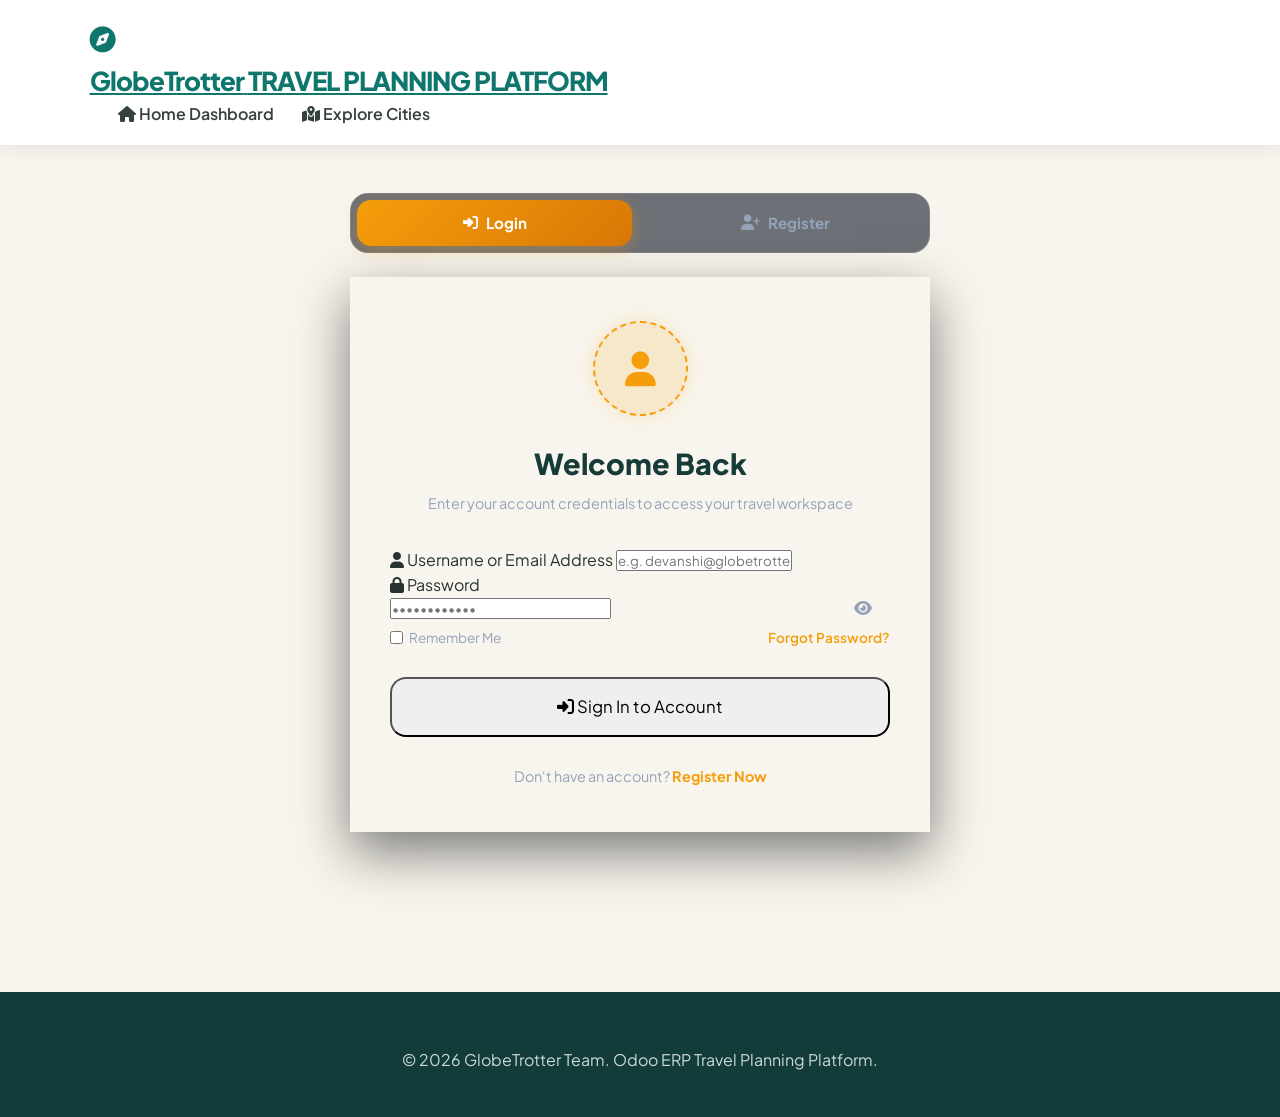
==== commit c0ccfd08: "feat(community): add community.html for Community Tab Screen (Screen 10) with circle avatars, post f" ====
--- a/index.html
+++ b/index.html
@@ -57,9 +57,11 @@
 
             <nav class="nav-menu">
                 <a href="#home" class="nav-link active"><i class="fa-solid fa-house"></i> Explore</a>
+                <a href="search.html" class="nav-link"><i class="fa-solid fa-magnifying-glass"></i> Search Places</a>
                 <a href="#destinations" class="nav-link"><i class="fa-solid fa-map-location-dot"></i> Circuits</a>
                 <a href="screen3.html" class="nav-link"><i class="fa-solid fa-plus-circle"></i> Create Trip</a>
                 <a href="trip_list.html" class="nav-link"><i class="fa-solid fa-list-check"></i> My Trips</a>
+                <a href="community.html" class="nav-link"><i class="fa-solid fa-users"></i> Community</a>
                 <a href="screen7.html" class="nav-link"><i class="fa-solid fa-user"></i> Profile</a>
                 <a href="itinerary_builder.html" class="nav-link"><i class="fa-solid fa-calendar-week"></i> Build Itinerary</a>
                 <a href="itinerary_view.html" class="nav-link"><i class="fa-solid fa-timeline"></i> Itinerary View</a>
--- a/style.css
+++ b/style.css
@@ -43,8 +43,8 @@
 }
 
 body {
-    background: var(--bg-dark);
-    color: var(--text-primary);
+    background: #f8f5ee;
+    color: #263331;
     line-height: 1.6;
 }
 
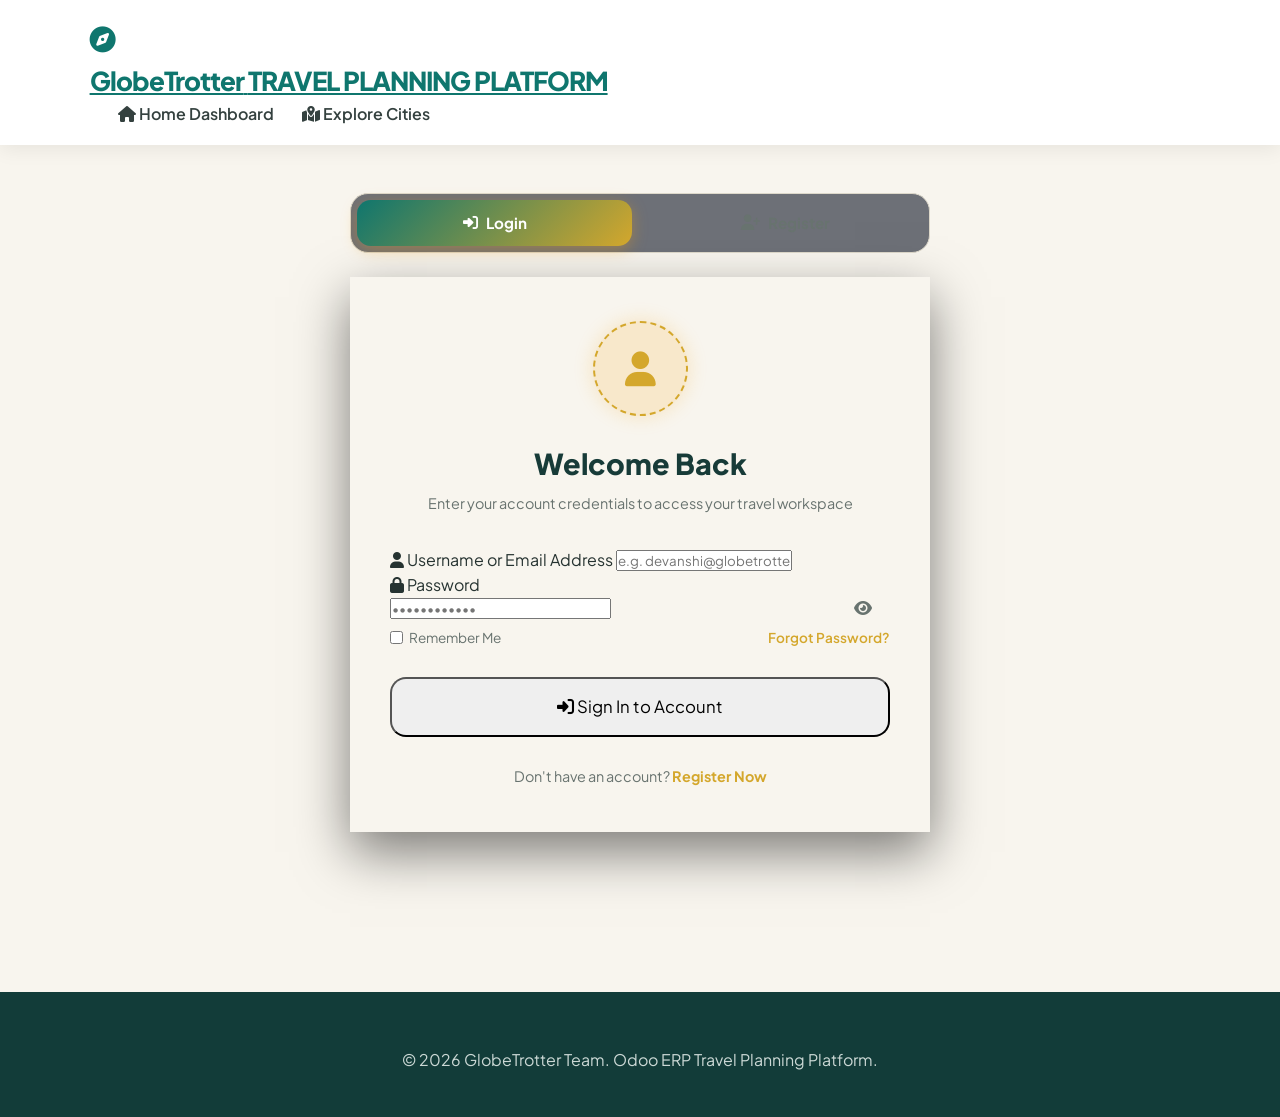
==== commit 1ead0e6c: "feat(database): add db_helper.js global database persistence helper for capturing and storing all us" ====
--- a/index.html
+++ b/index.html
@@ -493,6 +493,7 @@
         </div>
     </footer>
 
+    <script src="db_helper.js"></script>
     <script src="script.js"></script>
 </body>
 </html>
--- a/style.css
+++ b/style.css
@@ -1,14 +1,14 @@
 :root {
-    --bg-dark: #090d16;
-    --bg-card: rgba(15, 23, 42, 0.75);
-    --text-primary: #f8fafc;
-    --text-secondary: #94a3b8;
-    --accent-gold: #f59e0b;
-    --accent-emerald: #10b981;
-    --border-card: rgba(255, 255, 255, 0.12);
-    --border-glow: rgba(245, 158, 11, 0.35);
-    --gradient-hero: linear-gradient(135deg, #f59e0b, #d97706);
-    --shadow-glass: 0 20px 50px rgba(0, 0, 0, 0.5);
+    --bg-dark: #f8f5ee;
+    --bg-card: #ffffff;
+    --text-primary: #263331;
+    --text-secondary: #68736f;
+    --accent-gold: #d4a72c;
+    --accent-emerald: #0f766e;
+    --border-card: #ddd8ca;
+    --border-glow: rgba(212, 167, 44, 0.35);
+    --gradient-hero: linear-gradient(135deg, #0f766e, #d4a72c);
+    --shadow-glass: 0 10px 30px rgba(30, 60, 55, 0.08);
     --radius-card: 20px;
 }
 
